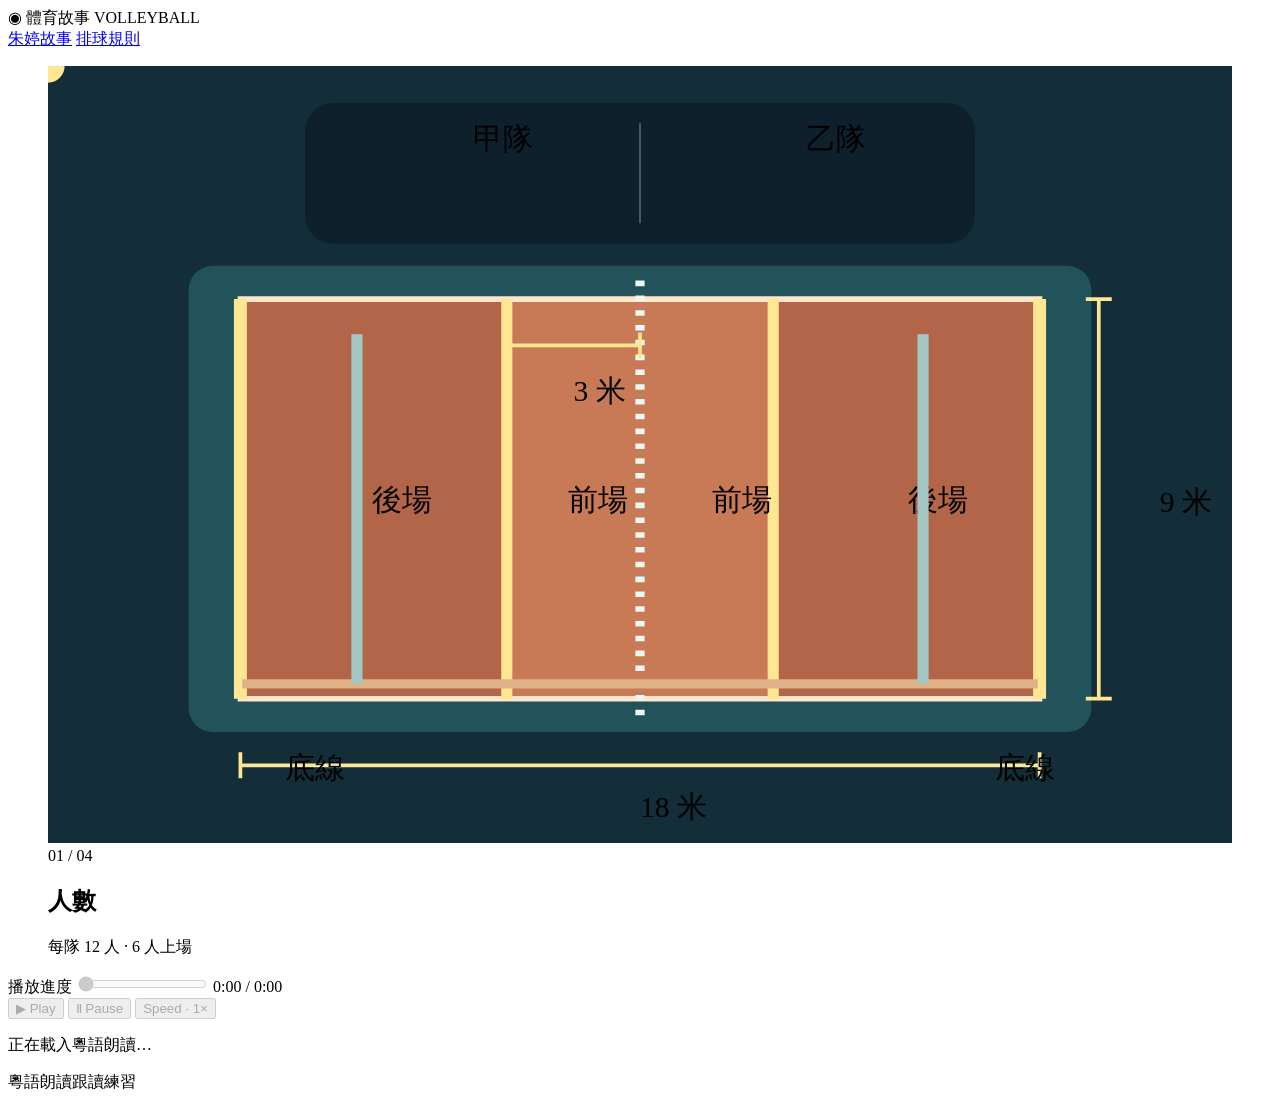
==== pe_sem1/web/rules/index.html @ 62dee171 "Study Apps" ====
<!doctype html>
<html lang="zh-HK">
<head>
  <meta charset="utf-8">
  <meta name="viewport" content="width=device-width, initial-scale=1">
  <title>排球規則 · 粵語跟讀</title>
  <link rel="stylesheet" href="/assets/style.css">
  <script src="/assets/player.js" type="module"></script>
  <link rel="stylesheet" href="/assets/rules/court.css">
</head>
<body data-lesson="rules">
  <main>
    <header class="masthead">
      <span class="mark" aria-hidden="true">◉</span>
      <span>體育故事</span>
      <span class="masthead-divider"></span>
      <span lang="en">VOLLEYBALL</span>
      <nav class="lessons" aria-label="排球課堂">
        <a href="/">朱婷故事</a>
        <a href="/rules" aria-current="page">排球規則</a>
      </nav>
    </header>

    <div class="layout">
      <section class="player" aria-label="排球規則動畫">
        <figure class="slideshow">
          <svg class="court" id="court" viewBox="0 0 640 420" role="img" aria-labelledby="court-title court-desc">
            <title id="court-title">排球場規則示範</title>
            <desc id="court-desc">每隊十二人，每次六人上場。</desc>
            <rect width="640" height="420" fill="#132d39"/>
            <g class="scoreboard">
              <rect x="139" y="20" width="362" height="76" rx="15" fill="#0d202b"/>
              <path d="M320 31v54" stroke="#49616a"/>
              <text x="230" y="45" class="team-a">甲隊</text>
              <text x="410" y="45" class="team-b">乙隊</text>
              <text x="230" y="80" id="score-a" class="score"></text>
              <text x="410" y="80" id="score-b" class="score"></text>
            </g>
            <g id="court-plan">
              <rect x="76" y="108" width="488" height="252" rx="13" fill="#22535a"/>
              <rect x="104" y="126" width="432" height="216" fill="#b26548"/>
              <path d="M248 126h144v216H248z" fill="#c77a55"/>
              <path d="M104 126h432v216H104z M248 126v216 M392 126v216" fill="none" stroke="#ffe5ca" stroke-width="3"/>
              <path d="M320 116v236" stroke="#e8f8f4" stroke-width="5" stroke-dasharray="3 5"/>
              <g id="zones" class="diagram">
                <path d="M248 126v216m144-216v216" fill="none" stroke="#ffe692" stroke-width="6"/>
                <text x="175" y="240">後場</text>
                <text x="281" y="240">前場</text>
                <text x="359" y="240">前場</text>
                <text x="465" y="240">後場</text>
                <path d="M248 151h72m-72-7v14m72-14v14" stroke="#ffe692" stroke-width="2"/>
                <text x="284" y="181" class="small">3 米</text>
              </g>
              <g id="dimensions" class="diagram">
                <path d="M104 378h432m-432-7v14m432-14v14 M568 126v216m-7-216h14m-14 216h14" stroke="#ffe692" stroke-width="2"/>
                <text x="320" y="406">18 米</text>
                <text x="601" y="241">9 米</text>
              </g>
              <g id="baseline" class="diagram">
                <path d="M104 126v216m432-216v216" stroke="#ffe692" stroke-width="7"/>
                <text x="128" y="385">底線</text>
                <text x="512" y="385">底線</text>
              </g>
              <g id="bench"></g>
              <g id="team-a"></g>
              <g id="team-b"></g>
              <path id="ball-path" fill="none" stroke="#ffe692" stroke-width="2" stroke-dasharray="4 6"/>
              <circle id="landing" r="0" fill="none" stroke="#ffe692" stroke-width="3"/>
              <circle id="volleyball" r="10" fill="#ffe692" stroke="#132d39" stroke-width="2"/>
            </g>
            <g id="net-view" class="diagram">
              <path d="M105 334h430" stroke="#dfb186" stroke-width="5"/>
              <path id="net-mesh" fill="url(#mesh)" stroke="#e8f8f4" stroke-width="3"/>
              <path d="M167 145v189m306-189v189" stroke="#a3c8c4" stroke-width="6"/>
              <text id="net-label" x="320" y="262"></text>
            </g>
            <defs>
              <pattern id="mesh" width="12" height="12" patternUnits="userSpaceOnUse">
                <path d="M0 0h12v12" fill="none" stroke="#8db8b4"/>
              </pattern>
            </defs>
          </svg>
          <figcaption class="scene-copy">
            <span class="chapter" id="chapter">01 / 04</span>
            <h1 id="scene-title">人數</h1>
            <span class="badge" id="badge">每隊 12 人 · 6 人上場</span>
            <p id="demo-detail"></p>
          </figcaption>
        </figure>

        <div class="controls">
          <div class="timeline">
            <label class="sr-only" for="position">播放進度</label>
            <input type="range" id="position" min="0" max="1" value="0" step=".01" disabled>
            <span id="time">0:00 / 0:00</span>
          </div>
          <div class="buttons" lang="en">
            <button type="button" id="play" disabled>▶ Play</button>
            <button type="button" id="pause" disabled>Ⅱ Pause</button>
            <button type="button" id="speed" disabled>Speed · <span>1×</span></button>
          </div>
          <p id="status" role="status">正在載入粵語朗讀…</p>
        </div>
      </section>

      <section class="reading rules-copy" aria-labelledby="story-title">
        <div class="reading-label"><span>粵語朗讀</span><span>跟讀練習</span></div>
        <h2 id="story-title"></h2>
        <div id="passage"></div>
        <nav id="chapters" aria-label="規則章節"></nav>
      </section>
    </div>
    <audio id="narration" preload="metadata"></audio>
    <noscript>請啟用 JavaScript 以使用排球規則動畫和朗讀。</noscript>
  </main>
</body>
</html>
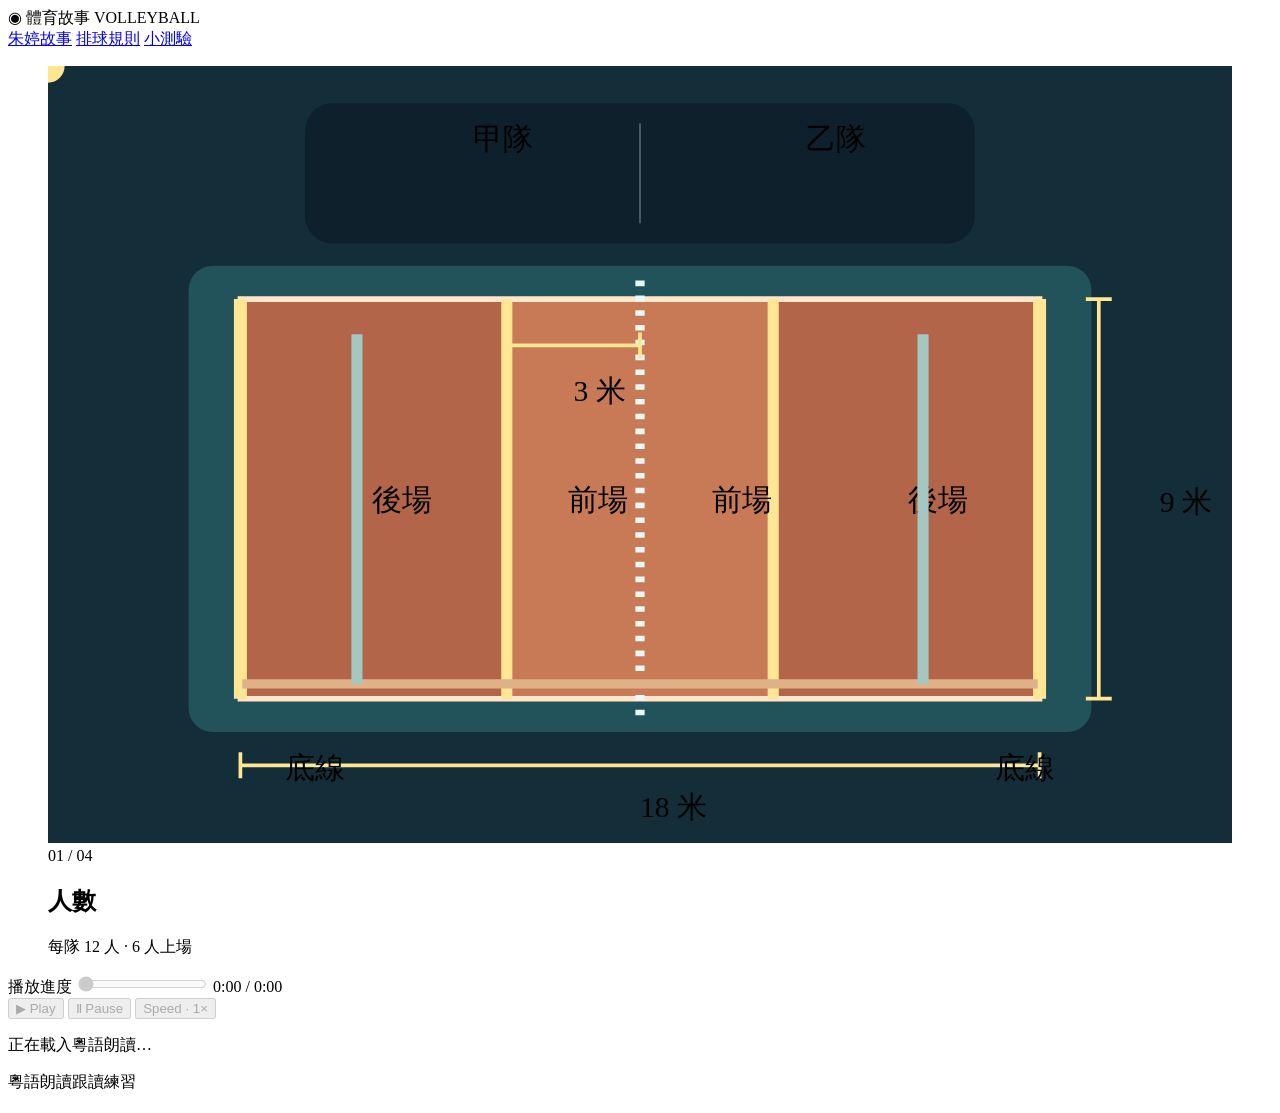
==== commit d57635e3: "PE quiz enhancement" ====
--- a/pe_sem1/web/rules/index.html
+++ b/pe_sem1/web/rules/index.html
@@ -18,6 +18,7 @@
       <nav class="lessons" aria-label="排球課堂">
         <a href="/">朱婷故事</a>
         <a href="/rules" aria-current="page">排球規則</a>
+        <a href="/quiz">小測驗</a>
       </nav>
     </header>
 
